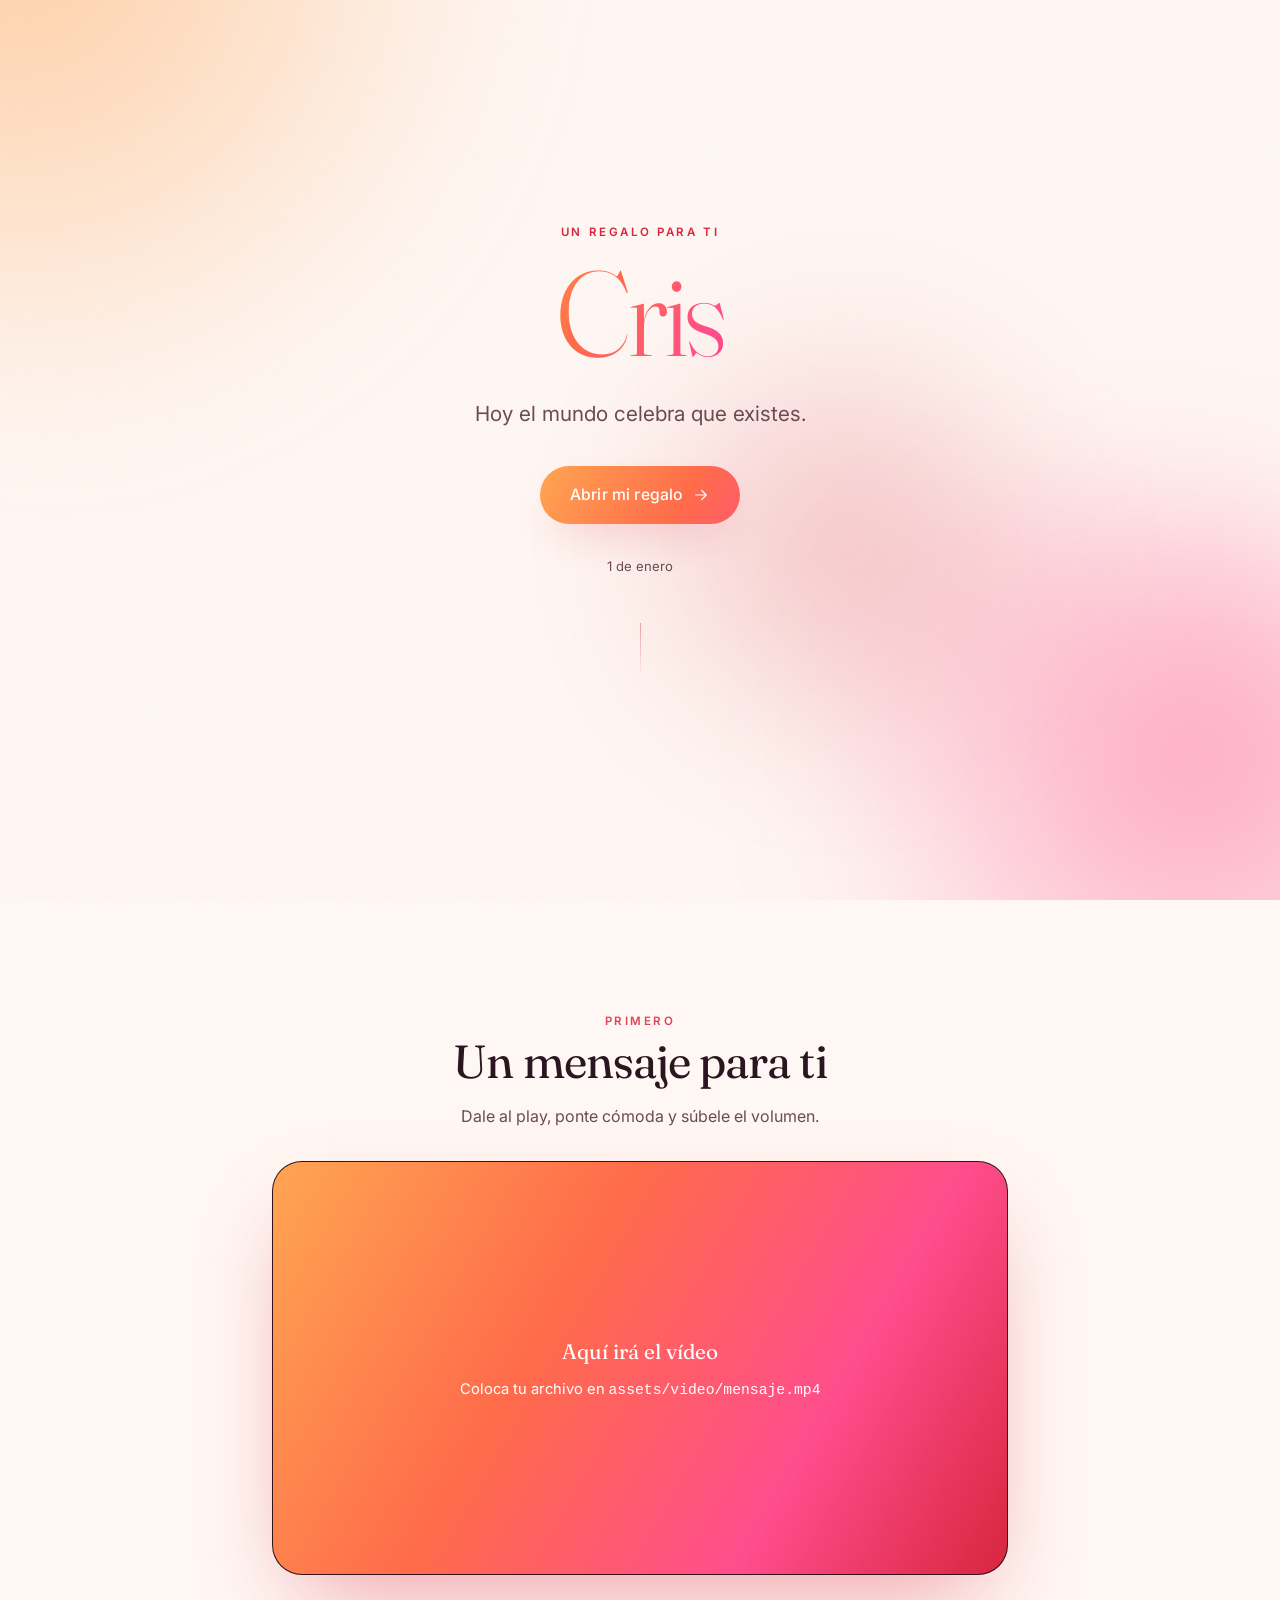
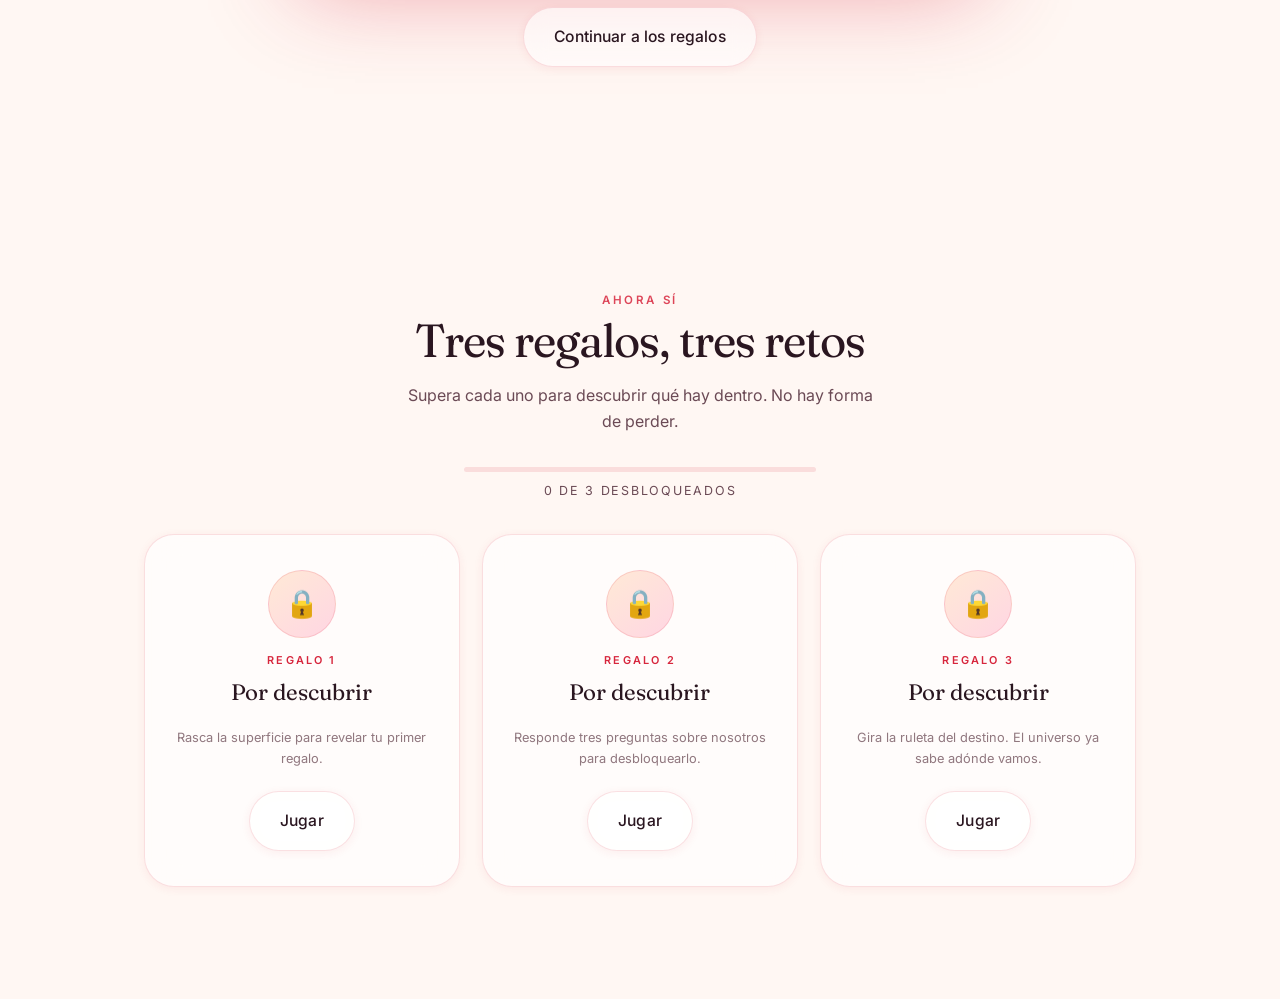
==== index.html @ c3e925e0 "Añade la página de cumpleaños con QR, vídeo y tres regalos Experiencia estática (HTML/CSS/JS, sin de" ====
<!DOCTYPE html>
<html lang="es">
<head>
  <meta charset="utf-8" />
  <meta name="viewport" content="width=device-width, initial-scale=1, viewport-fit=cover" />
  <title>Feliz cumpleaños</title>
  <meta name="description" content="Un regalo hecho a mano, en digital." />
  <meta name="theme-color" content="#FFF6F0" />

  <meta property="og:title" content="Feliz cumpleaños ✨" />
  <meta property="og:description" content="Escanea, abre y descubre." />
  <meta property="og:type" content="website" />

  <link rel="preconnect" href="https://fonts.googleapis.com" />
  <link rel="preconnect" href="https://fonts.gstatic.com" crossorigin />
  <link href="https://fonts.googleapis.com/css2?family=Fraunces:opsz,wght@9..144,300;9..144,400;9..144,600&family=Inter:wght@300;400;500;600&display=swap" rel="stylesheet" />
  <link rel="stylesheet" href="assets/css/styles.css" />
</head>
<body>

  <!-- Fondo aura -->
  <div class="aura" aria-hidden="true">
    <span class="blob blob--1"></span>
    <span class="blob blob--2"></span>
    <span class="blob blob--3"></span>
    <span class="grain"></span>
  </div>

  <!-- Confeti -->
  <canvas id="confetti" aria-hidden="true"></canvas>

  <!-- Botón de música -->
  <button id="music-toggle" class="music-toggle" hidden aria-pressed="false" title="Música">
    <span class="music-toggle__icon">♪</span>
  </button>

  <main>

    <!-- ============ 1. PORTADA ============ -->
    <section class="screen screen--intro" id="intro">
      <div class="intro__inner">
        <p class="eyebrow reveal">Un regalo para ti</p>
        <h1 class="display reveal" id="intro-name">…</h1>
        <p class="lede reveal" id="intro-phrase"></p>
        <button class="btn btn--primary reveal" id="start-btn">
          <span>Abrir mi regalo</span>
          <svg viewBox="0 0 24 24" width="18" height="18" fill="none" stroke="currentColor" stroke-width="1.6" stroke-linecap="round" stroke-linejoin="round"><path d="M5 12h14M13 6l6 6-6 6"/></svg>
        </button>
        <p class="hint reveal" id="intro-date"></p>
      </div>
      <div class="scroll-cue" aria-hidden="true"><span></span></div>
    </section>

    <!-- ============ 2. VÍDEO ============ -->
    <section class="screen section" id="video">
      <header class="section__head reveal">
        <p class="eyebrow">Primero</p>
        <h2 class="h2" id="video-title"></h2>
        <p class="muted" id="video-subtitle"></p>
      </header>
      <div class="video-frame reveal" id="video-frame"></div>
      <button class="btn btn--ghost reveal" id="to-gifts">Continuar a los regalos</button>
    </section>

    <!-- ============ 3. REGALOS ============ -->
    <section class="screen section" id="gifts">
      <header class="section__head reveal">
        <p class="eyebrow">Ahora sí</p>
        <h2 class="h2">Tres regalos, tres retos</h2>
        <p class="muted">Supera cada uno para descubrir qué hay dentro. No hay forma de perder.</p>
      </header>

      <div class="progress reveal" role="status" aria-live="polite">
        <div class="progress__track"><div class="progress__fill" id="progress-fill"></div></div>
        <span class="progress__label" id="progress-label">0 de 3 desbloqueados</span>
      </div>

      <div class="cards" id="cards"></div>

      <button class="btn btn--primary" id="finale-btn" hidden>Ver la última sorpresa</button>
    </section>

    <!-- ============ 4. FINAL ============ -->
    <section class="screen section section--finale" id="finale" hidden>
      <div class="letter reveal">
        <p class="eyebrow" id="letter-eyebrow"></p>
        <h2 class="display display--sm" id="letter-title"></h2>
        <div id="letter-body"></div>
        <p class="signature" id="letter-sign"></p>
      </div>
      <button class="btn btn--ghost" id="replay-btn">Volver a empezar</button>
    </section>

  </main>

  <!-- ============ MODAL DE JUEGOS ============ -->
  <div class="modal" id="modal" hidden>
    <div class="modal__backdrop" data-close></div>
    <div class="modal__panel" role="dialog" aria-modal="true" aria-labelledby="modal-title">
      <button class="modal__close" data-close aria-label="Cerrar">×</button>
      <p class="eyebrow" id="modal-eyebrow"></p>
      <h3 class="h3" id="modal-title"></h3>
      <p class="muted" id="modal-hint"></p>
      <div class="modal__stage" id="modal-stage"></div>
    </div>
  </div>

  <script src="assets/js/config.js"></script>
  <script src="assets/js/confetti.js"></script>
  <script src="assets/js/games.js"></script>
  <script src="assets/js/app.js"></script>
</body>
</html>
---- assets/css/styles.css ----
/* =====================================================================
   Paleta aura: naranja · rosa · rojo
   ===================================================================== */
:root {
  --coral:   #FF6B4A;
  --rose:    #FF4D8D;
  --red:     #D7263D;
  --amber:   #FFA552;
  --blush:   #FFD8CC;

  --bg:      #FFF7F3;
  --surface: rgba(255, 255, 255, 0.62);
  --border:  rgba(215, 38, 61, 0.14);
  --ink:     #2A1620;
  --ink-2:   #6B4A55;

  --grad: linear-gradient(120deg, var(--amber) 0%, var(--coral) 38%, var(--rose) 72%, var(--red) 100%);
  --shadow-sm: 0 2px 10px rgba(215, 38, 61, .07);
  --shadow:    0 18px 45px -18px rgba(215, 38, 61, .32);
  --shadow-lg: 0 40px 90px -30px rgba(215, 38, 61, .45);

  --r-sm: 12px;
  --r:    20px;
  --r-lg: 30px;

  --serif: "Fraunces", "Iowan Old Style", Georgia, serif;
  --sans:  "Inter", system-ui, -apple-system, "Segoe UI", sans-serif;

  --ease: cubic-bezier(.22, 1, .36, 1);
}

* { box-sizing: border-box; }

html { scroll-behavior: smooth; -webkit-text-size-adjust: 100%; }

body {
  margin: 0;
  min-height: 100svh;
  background: var(--bg);
  color: var(--ink);
  font-family: var(--sans);
  font-size: 16px;
  line-height: 1.65;
  font-weight: 400;
  overflow-x: hidden;
  -webkit-font-smoothing: antialiased;
}

img { max-width: 100%; display: block; }
button { font: inherit; color: inherit; }

/* ------------------------- Fondo aura ------------------------- */
.aura { position: fixed; inset: 0; z-index: -1; overflow: hidden; pointer-events: none; }

.blob {
  position: absolute;
  border-radius: 50%;
  filter: blur(70px);
  opacity: .5;
  will-change: transform;
}
.blob--1 {
  width: 58vmax; height: 58vmax; top: -22vmax; left: -16vmax;
  background: radial-gradient(circle at 30% 30%, var(--amber), transparent 68%);
  animation: drift 26s var(--ease) infinite alternate;
}
.blob--2 {
  width: 52vmax; height: 52vmax; bottom: -20vmax; right: -14vmax;
  background: radial-gradient(circle at 60% 40%, var(--rose), transparent 68%);
  animation: drift 32s var(--ease) infinite alternate-reverse;
}
.blob--3 {
  width: 40vmax; height: 40vmax; top: 32%; left: 46%;
  background: radial-gradient(circle at 50% 50%, var(--red), transparent 66%);
  opacity: .28;
  animation: drift 38s var(--ease) infinite alternate;
}
@keyframes drift {
  from { transform: translate3d(0, 0, 0) scale(1); }
  to   { transform: translate3d(6vw, -5vh, 0) scale(1.18); }
}

.grain {
  position: absolute; inset: -50%;
  opacity: .035;
  background-image: url("data:image/svg+xml;utf8,<svg xmlns='http://www.w3.org/2000/svg' width='140' height='140'><filter id='n'><feTurbulence type='fractalNoise' baseFrequency='.85' numOctaves='3'/></filter><rect width='140' height='140' filter='url(%23n)'/></svg>");
}

#confetti {
  position: fixed; inset: 0;
  width: 100%; height: 100%;
  pointer-events: none;
  z-index: 90;
}

/* ------------------------- Tipografía ------------------------- */
.display {
  font-family: var(--serif);
  font-weight: 300;
  font-size: clamp(3rem, 13vw, 7.5rem);
  line-height: .95;
  letter-spacing: -.03em;
  margin: .12em 0 .22em;
  background: var(--grad);
  -webkit-background-clip: text;
  background-clip: text;
  color: transparent;
}
.display--sm { font-size: clamp(2.2rem, 7vw, 3.6rem); }

.h2 {
  font-family: var(--serif);
  font-weight: 400;
  font-size: clamp(1.8rem, 5vw, 2.9rem);
  line-height: 1.1;
  letter-spacing: -.02em;
  margin: .1em 0 .35em;
}
.h3 {
  font-family: var(--serif);
  font-weight: 400;
  font-size: clamp(1.35rem, 4vw, 1.9rem);
  line-height: 1.15;
  margin: .1em 0 .3em;
}

.eyebrow {
  font-size: .72rem;
  font-weight: 600;
  letter-spacing: .22em;
  text-transform: uppercase;
  color: var(--red);
  margin: 0;
  opacity: .85;
}

.lede { font-size: clamp(1.05rem, 2.4vw, 1.3rem); color: var(--ink-2); max-width: 30ch; margin: 0 auto 2.2rem; }
.muted { color: var(--ink-2); margin: 0 auto; max-width: 48ch; }
.hint { font-size: .82rem; color: var(--ink-2); opacity: .7; margin-top: 2rem; }

/* ------------------------- Layout ------------------------- */
main { position: relative; z-index: 1; }

.screen {
  min-height: 100svh;
  display: flex;
  flex-direction: column;
  align-items: center;
  justify-content: center;
  gap: 2rem;
  padding: 5rem 1.25rem;
  text-align: center;
}
.section { min-height: auto; padding: min(14vh, 7rem) 1.25rem; }
.section__head { max-width: 42rem; }
.intro__inner { max-width: 44rem; }

/* ------------------------- Botones ------------------------- */
.btn {
  display: inline-flex;
  align-items: center;
  gap: .6rem;
  border: 0;
  cursor: pointer;
  padding: 1rem 1.9rem;
  border-radius: 999px;
  font-weight: 500;
  font-size: .98rem;
  letter-spacing: .01em;
  transition: transform .35s var(--ease), box-shadow .35s var(--ease), opacity .3s;
  -webkit-tap-highlight-color: transparent;
}
.btn--primary {
  color: #fff;
  background: var(--grad);
  background-size: 200% 100%;
  box-shadow: var(--shadow);
}
.btn--primary:hover { transform: translateY(-2px); box-shadow: var(--shadow-lg); background-position: 100% 0; }
.btn--ghost {
  background: var(--surface);
  border: 1px solid var(--border);
  backdrop-filter: blur(12px);
  color: var(--ink);
  box-shadow: var(--shadow-sm);
}
.btn--ghost:hover { transform: translateY(-2px); border-color: rgba(215, 38, 61, .3); }
.btn:active { transform: scale(.98); }
.btn:disabled { opacity: .45; cursor: not-allowed; transform: none; }

.scroll-cue { width: 1px; height: 54px; background: linear-gradient(var(--red), transparent); opacity: .4; }

/* ------------------------- Vídeo ------------------------- */
.video-frame {
  width: min(100%, 46rem);
  aspect-ratio: 16 / 9;
  border-radius: var(--r-lg);
  overflow: hidden;
  background: #1a0f14;
  border: 1px solid var(--border);
  box-shadow: var(--shadow-lg);
  position: relative;
}
.video-frame.is-portrait { aspect-ratio: 9 / 16; width: min(100%, 22rem); }
.video-frame video,
.video-frame iframe { width: 100%; height: 100%; border: 0; display: block; object-fit: cover; }

.video-missing {
  position: absolute; inset: 0;
  display: grid; place-content: center;
  gap: .5rem; padding: 2rem;
  color: #fff; background: var(--grad);
  font-size: .92rem;
}
.video-missing strong { font-family: var(--serif); font-size: 1.3rem; font-weight: 400; }

/* ------------------------- Progreso ------------------------- */
.progress { display: flex; flex-direction: column; align-items: center; gap: .6rem; width: min(100%, 22rem); }
.progress__track { width: 100%; height: 5px; border-radius: 999px; background: rgba(215, 38, 61, .12); overflow: hidden; }
.progress__fill { height: 100%; width: 0; border-radius: 999px; background: var(--grad); transition: width .9s var(--ease); }
.progress__label { font-size: .78rem; letter-spacing: .14em; text-transform: uppercase; color: var(--ink-2); }

/* ------------------------- Tarjetas de regalo ------------------------- */
.cards {
  display: grid;
  gap: 1.4rem;
  width: min(100%, 62rem);
  grid-template-columns: repeat(auto-fit, minmax(260px, 1fr));
}

.card {
  position: relative;
  display: flex;
  flex-direction: column;
  align-items: center;
  gap: .55rem;
  padding: 2.2rem 1.5rem;
  text-align: center;
  border-radius: var(--r-lg);
  background: var(--surface);
  border: 1px solid var(--border);
  backdrop-filter: blur(16px);
  box-shadow: var(--shadow-sm);
  overflow: hidden;
  transition: transform .5s var(--ease), box-shadow .5s var(--ease), border-color .4s;
}
.card::before {
  content: "";
  position: absolute; inset: 0;
  background: var(--grad);
  opacity: 0;
  transition: opacity .5s var(--ease);
}
.card > * { position: relative; }
.card:hover { transform: translateY(-6px); box-shadow: var(--shadow); }
.card.is-unlocked { border-color: rgba(215, 38, 61, .28); }
.card.is-unlocked::before { opacity: .07; }

.card__icon {
  width: 68px; height: 68px;
  display: grid; place-content: center;
  border-radius: 50%;
  font-size: 1.7rem;
  background: linear-gradient(140deg, rgba(255,165,82,.22), rgba(255,77,141,.22));
  border: 1px solid var(--border);
  margin-bottom: .3rem;
  transition: transform .6s var(--ease);
}
.card.is-unlocked .card__icon { transform: rotate(-6deg) scale(1.06); }

.card__label { font-size: .68rem; letter-spacing: .2em; text-transform: uppercase; color: var(--red); font-weight: 600; }
.card__title { font-family: var(--serif); font-weight: 400; font-size: 1.4rem; line-height: 1.2; margin: 0; }
.card__text { font-size: .93rem; color: var(--ink-2); margin: 0; }
.card__detail {
  font-size: .8rem; color: var(--ink-2);
  border-top: 1px dashed var(--border);
  padding-top: .8rem; margin: .4rem 0 0; width: 100%;
}
.card__body { display: grid; gap: .55rem; }
.card__lock { font-size: .8rem; color: var(--ink-2); opacity: .75; }

.card__reveal { animation: rise .8s var(--ease) both; }
@keyframes rise { from { opacity: 0; transform: translateY(14px); } to { opacity: 1; transform: none; } }

.card__photos { display: flex; gap: .5rem; overflow-x: auto; width: 100%; padding-bottom: .3rem; scrollbar-width: thin; }
.card__photos img { width: 84px; height: 84px; object-fit: cover; border-radius: var(--r-sm); flex: 0 0 auto; box-shadow: var(--shadow-sm); }

/* ------------------------- Modal ------------------------- */
.modal { position: fixed; inset: 0; z-index: 100; display: grid; place-items: center; padding: 1rem; }
.modal__backdrop { position: absolute; inset: 0; background: rgba(42, 22, 32, .5); backdrop-filter: blur(6px); animation: fade .4s var(--ease); }
.modal__panel {
  position: relative;
  width: min(100%, 34rem);
  max-height: 92svh;
  overflow-y: auto;
  padding: 2.4rem 1.7rem 2rem;
  text-align: center;
  border-radius: var(--r-lg);
  background: rgba(255, 250, 247, .92);
  border: 1px solid var(--border);
  backdrop-filter: blur(22px);
  box-shadow: var(--shadow-lg);
  animation: pop .5s var(--ease);
}
@keyframes fade { from { opacity: 0; } }
@keyframes pop { from { opacity: 0; transform: translateY(18px) scale(.97); } }

.modal__close {
  position: absolute; top: .7rem; right: .9rem;
  width: 36px; height: 36px;
  border: 0; border-radius: 50%;
  background: transparent;
  font-size: 1.5rem; line-height: 1;
  color: var(--ink-2); cursor: pointer;
  transition: background .3s;
}
.modal__close:hover { background: rgba(215, 38, 61, .08); }
.modal__stage { margin-top: 1.4rem; display: flex; flex-direction: column; align-items: center; gap: 1.1rem; }

/* ------------------------- Juego: rasca ------------------------- */
.scratch { position: relative; width: min(100%, 22rem); aspect-ratio: 4 / 3; border-radius: var(--r); overflow: hidden; box-shadow: var(--shadow); }
.scratch__under {
  position: absolute; inset: 0;
  display: grid; place-content: center; gap: .3rem;
  padding: 1.5rem; text-align: center;
  background: var(--grad); color: #fff;
}
.scratch__under .big { font-family: var(--serif); font-size: 1.6rem; font-weight: 400; }
.scratch__under .emoji { font-size: 2.4rem; }
.scratch canvas { position: absolute; inset: 0; width: 100%; height: 100%; cursor: grab; touch-action: none; }
.scratch canvas.is-done { opacity: 0; transition: opacity .7s var(--ease); pointer-events: none; }

/* ------------------------- Juego: quiz ------------------------- */
.quiz { width: 100%; display: grid; gap: 1rem; }
.quiz__q { font-family: var(--serif); font-size: 1.2rem; line-height: 1.3; margin: 0; }
.quiz__opts { display: grid; gap: .6rem; }
.quiz__opt {
  padding: .85rem 1.1rem;
  border-radius: var(--r-sm);
  border: 1px solid var(--border);
  background: rgba(255,255,255,.6);
  cursor: pointer; text-align: left;
  transition: transform .3s var(--ease), border-color .3s, background .3s;
}
.quiz__opt:hover { transform: translateX(3px); border-color: rgba(215,38,61,.35); }
.quiz__opt.is-ok  { background: linear-gradient(90deg, rgba(255,165,82,.28), rgba(255,77,141,.28)); border-color: var(--coral); }
.quiz__opt.is-off { opacity: .45; }
.quiz__dots { display: flex; gap: .4rem; justify-content: center; }
.quiz__dots span { width: 7px; height: 7px; border-radius: 50%; background: rgba(215,38,61,.2); transition: background .4s; }
.quiz__dots span.on { background: var(--red); }
.quiz__note { font-size: .85rem; color: var(--ink-2); min-height: 1.4em; margin: 0; }

/* ------------------------- Juego: ruleta ------------------------- */
.wheel-wrap { position: relative; display: grid; place-items: center; padding-top: 14px; }
.wheel-wrap::before {
  content: ""; position: absolute; top: 0; left: 50%;
  transform: translateX(-50%);
  border-left: 11px solid transparent;
  border-right: 11px solid transparent;
  border-top: 18px solid var(--red);
  filter: drop-shadow(0 3px 6px rgba(215,38,61,.4));
  z-index: 2;
}
#wheel {
  width: min(78vw, 20rem); height: min(78vw, 20rem);
  border-radius: 50%;
  box-shadow: var(--shadow-lg), 0 0 0 8px rgba(255,255,255,.7), 0 0 0 9px var(--border);
  transition: transform 5.4s cubic-bezier(.16, .84, .27, 1);
}

/* ------------------------- Boarding pass ------------------------- */
.pass {
  width: 100%;
  display: grid;
  grid-template-columns: 1fr auto;
  gap: 1rem;
  text-align: left;
  padding: 1.2rem;
  border-radius: var(--r);
  color: #fff;
  background: var(--grad);
  box-shadow: var(--shadow);
}
.pass__route { display: flex; align-items: center; gap: .8rem; margin-bottom: .6rem; }
.pass__code { font-family: var(--serif); font-size: 1.9rem; line-height: 1; }
.pass__city { font-size: .68rem; letter-spacing: .14em; text-transform: uppercase; opacity: .85; }
.pass__plane { opacity: .9; }
.pass__grid { display: grid; grid-template-columns: repeat(2, minmax(0,1fr)); gap: .5rem .9rem; }
.pass__k { font-size: .6rem; letter-spacing: .16em; text-transform: uppercase; opacity: .78; display: block; }
.pass__v { font-size: .9rem; font-weight: 500; }
.pass__stub {
  border-left: 2px dashed rgba(255,255,255,.5);
  padding-left: 1rem;
  display: grid; place-content: center;
  writing-mode: vertical-rl;
  font-size: .62rem; letter-spacing: .3em; text-transform: uppercase;
}

/* ------------------------- Carta final ------------------------- */
.section--finale { min-height: 100svh; }
.letter {
  width: min(100%, 40rem);
  padding: clamp(1.8rem, 6vw, 3.4rem);
  border-radius: var(--r-lg);
  background: var(--surface);
  border: 1px solid var(--border);
  backdrop-filter: blur(16px);
  box-shadow: var(--shadow);
}
.letter p { color: var(--ink-2); font-size: 1.03rem; }
.signature {
  font-family: var(--serif);
  font-size: 1.5rem;
  color: var(--red);
  margin-top: 1.6rem;
}

/* ------------------------- Música ------------------------- */
.music-toggle {
  position: fixed; top: 1rem; right: 1rem; z-index: 95;
  width: 44px; height: 44px;
  border-radius: 50%;
  border: 1px solid var(--border);
  background: var(--surface);
  backdrop-filter: blur(12px);
  cursor: pointer;
  box-shadow: var(--shadow-sm);
  color: var(--red);
}
.music-toggle[aria-pressed="true"] .music-toggle__icon { animation: pulse 1.6s ease-in-out infinite; }
@keyframes pulse { 50% { opacity: .35; } }

/* ------------------------- Reveal on scroll ------------------------- */
.reveal { opacity: 0; transform: translateY(20px); transition: opacity .9s var(--ease), transform .9s var(--ease); }
.reveal.is-in { opacity: 1; transform: none; }
.reveal:nth-child(2) { transition-delay: .08s; }
.reveal:nth-child(3) { transition-delay: .16s; }
.reveal:nth-child(4) { transition-delay: .24s; }
.reveal:nth-child(5) { transition-delay: .32s; }

@media (prefers-reduced-motion: reduce) {
  *, *::before, *::after { animation-duration: .01ms !important; animation-iteration-count: 1 !important; transition-duration: .01ms !important; }
  .reveal { opacity: 1; transform: none; }
  html { scroll-behavior: auto; }
}

@media (max-width: 480px) {
  .modal__panel { padding: 2.2rem 1.1rem 1.6rem; }
  .pass { grid-template-columns: 1fr; }
  .pass__stub { writing-mode: horizontal-tb; border-left: 0; border-top: 2px dashed rgba(255,255,255,.5); padding: .7rem 0 0; }
}

/* `hidden` debe ganar siempre a `display` */
[hidden] { display: none !important; }
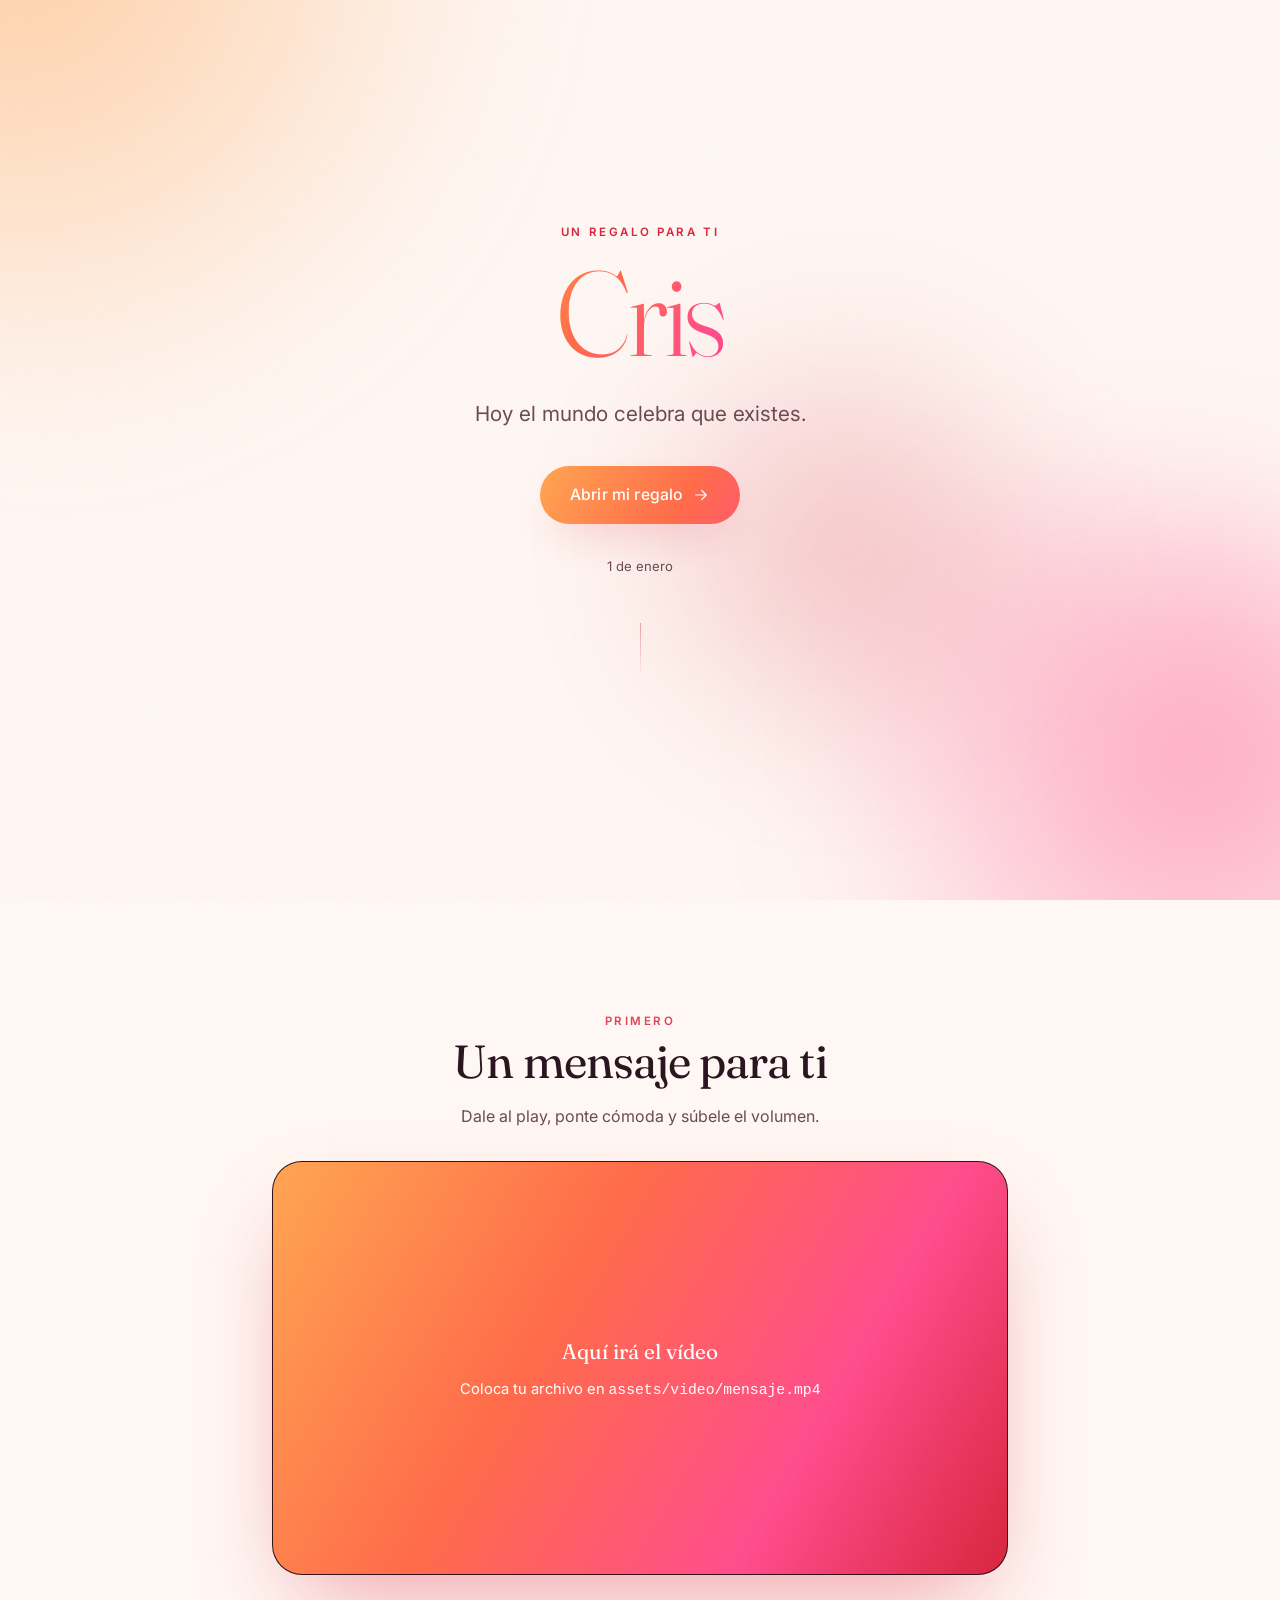
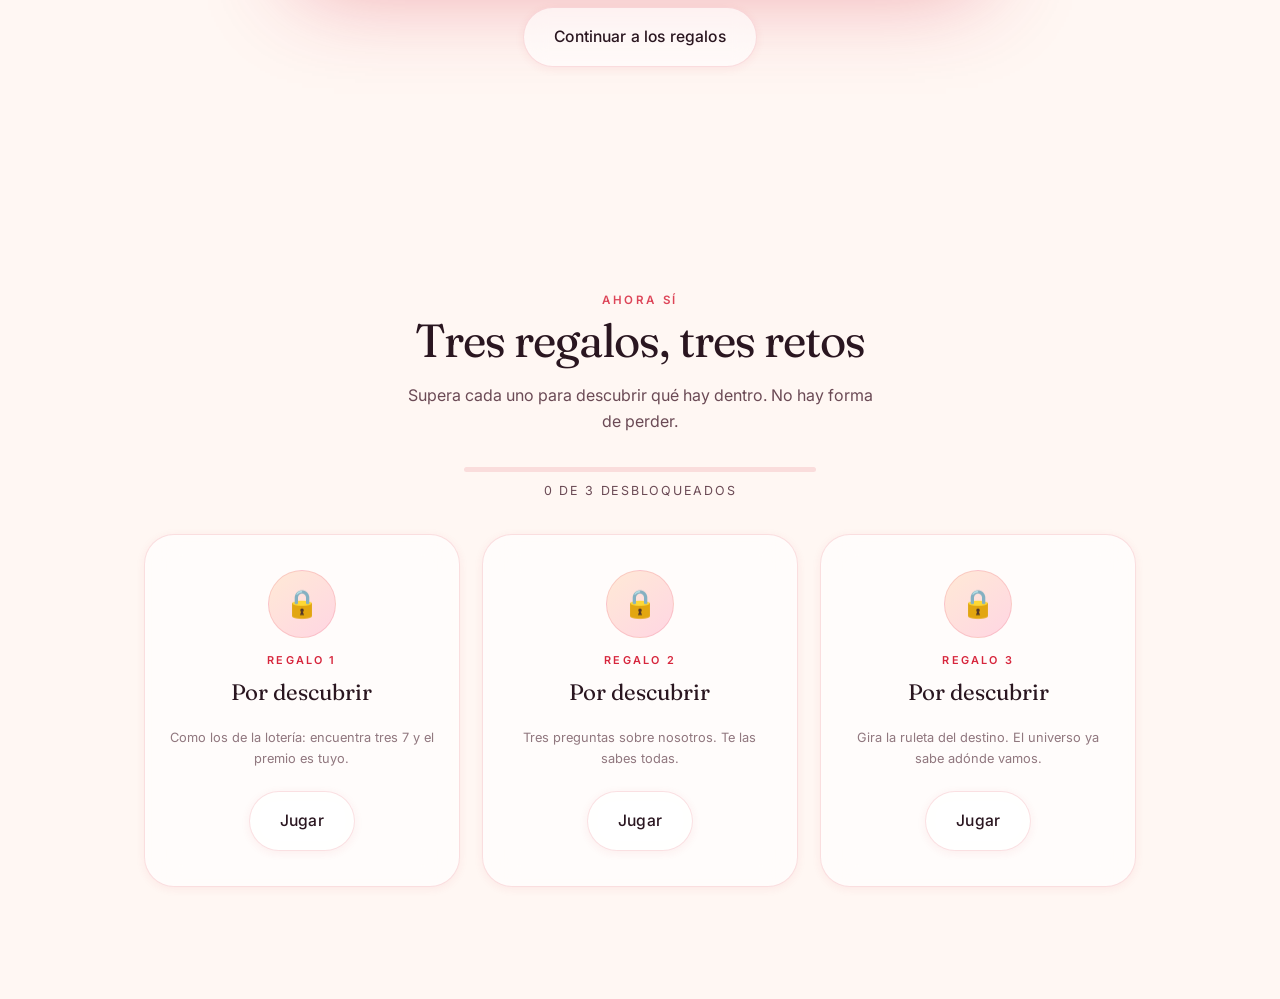
==== commit 4dba6642: "Convierte el rasca en cartilla de lotería y añade el contenido real - El primer juego pasa de una so" ====
--- a/index.html
+++ b/index.html
@@ -88,7 +88,7 @@
         <div id="letter-body"></div>
         <p class="signature" id="letter-sign"></p>
       </div>
-      <button class="btn btn--ghost" id="replay-btn">Volver a empezar</button>
+      <button class="btn btn--quiet" id="replay-btn">Volver a empezar</button>
     </section>
 
   </main>
--- a/assets/css/styles.css
+++ b/assets/css/styles.css
@@ -317,18 +317,65 @@
 .modal__close:hover { background: rgba(215, 38, 61, .08); }
 .modal__stage { margin-top: 1.4rem; display: flex; flex-direction: column; align-items: center; gap: 1.1rem; }
 
-/* ------------------------- Juego: rasca ------------------------- */
-.scratch { position: relative; width: min(100%, 22rem); aspect-ratio: 4 / 3; border-radius: var(--r); overflow: hidden; box-shadow: var(--shadow); }
-.scratch__under {
+/* ------------------------- Juego: rasca y gana ------------------------- */
+.ticket {
+  width: min(100%, 21rem);
+  display: grid;
+  gap: .9rem;
+  padding: 1.1rem;
+  border-radius: var(--r);
+  background: linear-gradient(150deg, rgba(255,165,82,.14), rgba(255,77,141,.14));
+  border: 1px dashed rgba(215, 38, 61, .3);
+  box-shadow: var(--shadow-sm);
+}
+.ticket__head { margin: 0; font-size: .82rem; letter-spacing: .1em; text-transform: uppercase; color: var(--ink-2); }
+.ticket__head strong { color: var(--red); }
+
+.ticket__grid { display: grid; grid-template-columns: repeat(3, 1fr); gap: .55rem; }
+
+.ticket__cell {
+  position: relative;
+  aspect-ratio: 1;
+  border-radius: var(--r-sm);
+  overflow: hidden;
+  background: #fff;
+  border: 1px solid var(--border);
+  display: grid;
+  place-content: center;
+  transition: transform .45s var(--ease), box-shadow .45s var(--ease);
+}
+.ticket__num {
+  font-family: var(--serif);
+  font-size: 1.9rem;
+  color: var(--ink-2);
+  transition: color .4s;
+}
+.ticket__cell canvas {
   position: absolute; inset: 0;
-  display: grid; place-content: center; gap: .3rem;
-  padding: 1.5rem; text-align: center;
-  background: var(--grad); color: #fff;
-}
-.scratch__under .big { font-family: var(--serif); font-size: 1.6rem; font-weight: 400; }
-.scratch__under .emoji { font-size: 2.4rem; }
-.scratch canvas { position: absolute; inset: 0; width: 100%; height: 100%; cursor: grab; touch-action: none; }
-.scratch canvas.is-done { opacity: 0; transition: opacity .7s var(--ease); pointer-events: none; }
+  width: 100%; height: 100%;
+  cursor: crosshair;
+  touch-action: none;
+}
+.ticket__cell canvas.is-done { opacity: 0; transition: opacity .5s var(--ease); pointer-events: none; }
+
+.ticket__cell.is-hit {
+  background: var(--grad);
+  transform: scale(1.05);
+  box-shadow: var(--shadow);
+  animation: hit .5s var(--ease);
+}
+.ticket__cell.is-hit .ticket__num { color: #fff; }
+.ticket__cell.is-miss { opacity: .5; }
+@keyframes hit { 40% { transform: scale(1.16) rotate(-4deg); } }
+
+.ticket__score {
+  margin: 0;
+  font-size: .8rem;
+  letter-spacing: .18em;
+  text-transform: uppercase;
+  color: var(--red);
+  font-weight: 600;
+}
 
 /* ------------------------- Juego: quiz ------------------------- */
 .quiz { width: 100%; display: grid; gap: 1rem; }
@@ -388,6 +435,7 @@
 .pass__grid { display: grid; grid-template-columns: repeat(2, minmax(0,1fr)); gap: .5rem .9rem; }
 .pass__k { font-size: .6rem; letter-spacing: .16em; text-transform: uppercase; opacity: .78; display: block; }
 .pass__v { font-size: .9rem; font-weight: 500; }
+.pass__wide { grid-column: 1 / -1; }
 .pass__stub {
   border-left: 2px dashed rgba(255,255,255,.5);
   padding-left: 1rem;
@@ -447,8 +495,23 @@
 @media (max-width: 480px) {
   .modal__panel { padding: 2.2rem 1.1rem 1.6rem; }
   .pass { grid-template-columns: 1fr; }
-  .pass__stub { writing-mode: horizontal-tb; border-left: 0; border-top: 2px dashed rgba(255,255,255,.5); padding: .7rem 0 0; }
-}
+  .pass__wide { grid-column: 1 / -1; }
+.pass__stub { writing-mode: horizontal-tb; border-left: 0; border-top: 2px dashed rgba(255,255,255,.5); padding: .7rem 0 0; }
+}
+
+/* Botón discreto (reiniciar) */
+.btn--quiet {
+  background: none;
+  border: 0;
+  box-shadow: none;
+  padding: .5rem 1rem;
+  font-size: .8rem;
+  color: var(--ink-2);
+  opacity: .55;
+  text-decoration: underline;
+  text-underline-offset: 4px;
+}
+.btn--quiet:hover { opacity: 1; transform: none; }
 
 /* `hidden` debe ganar siempre a `display` */
 [hidden] { display: none !important; }
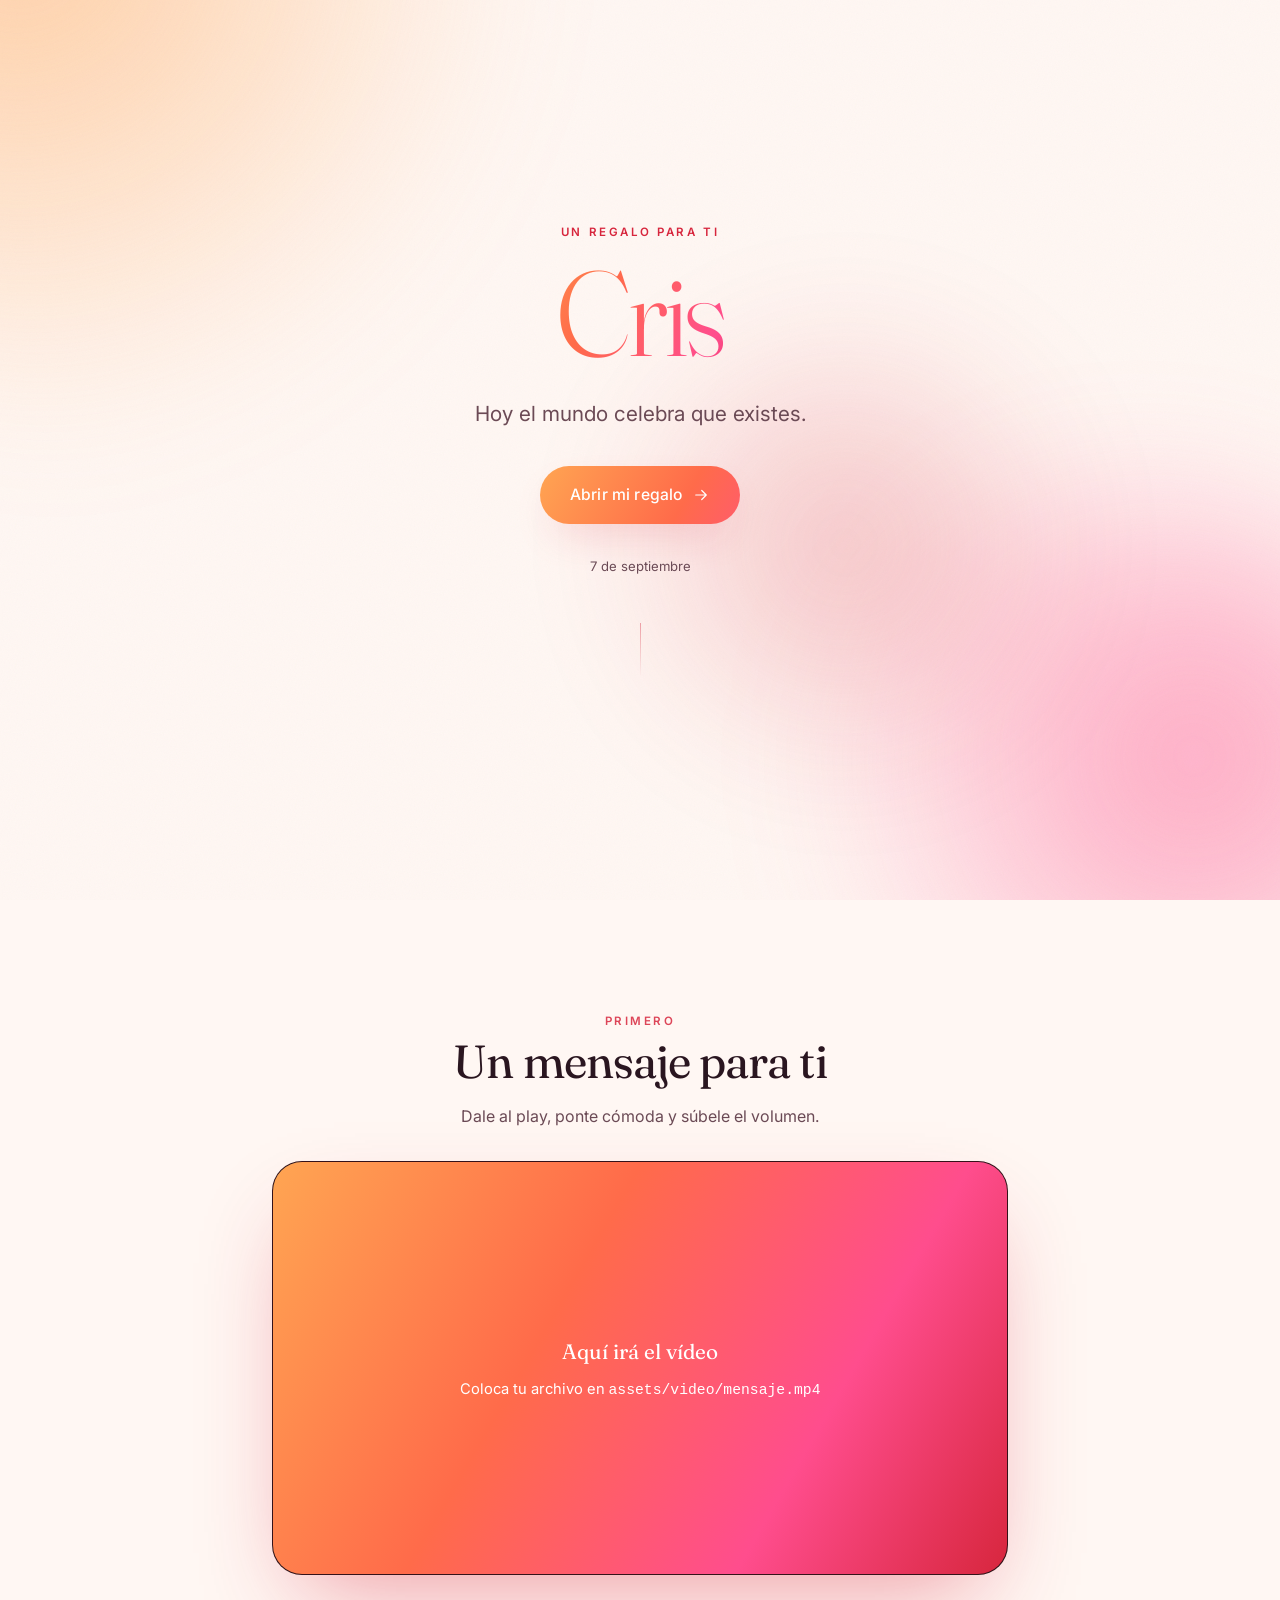
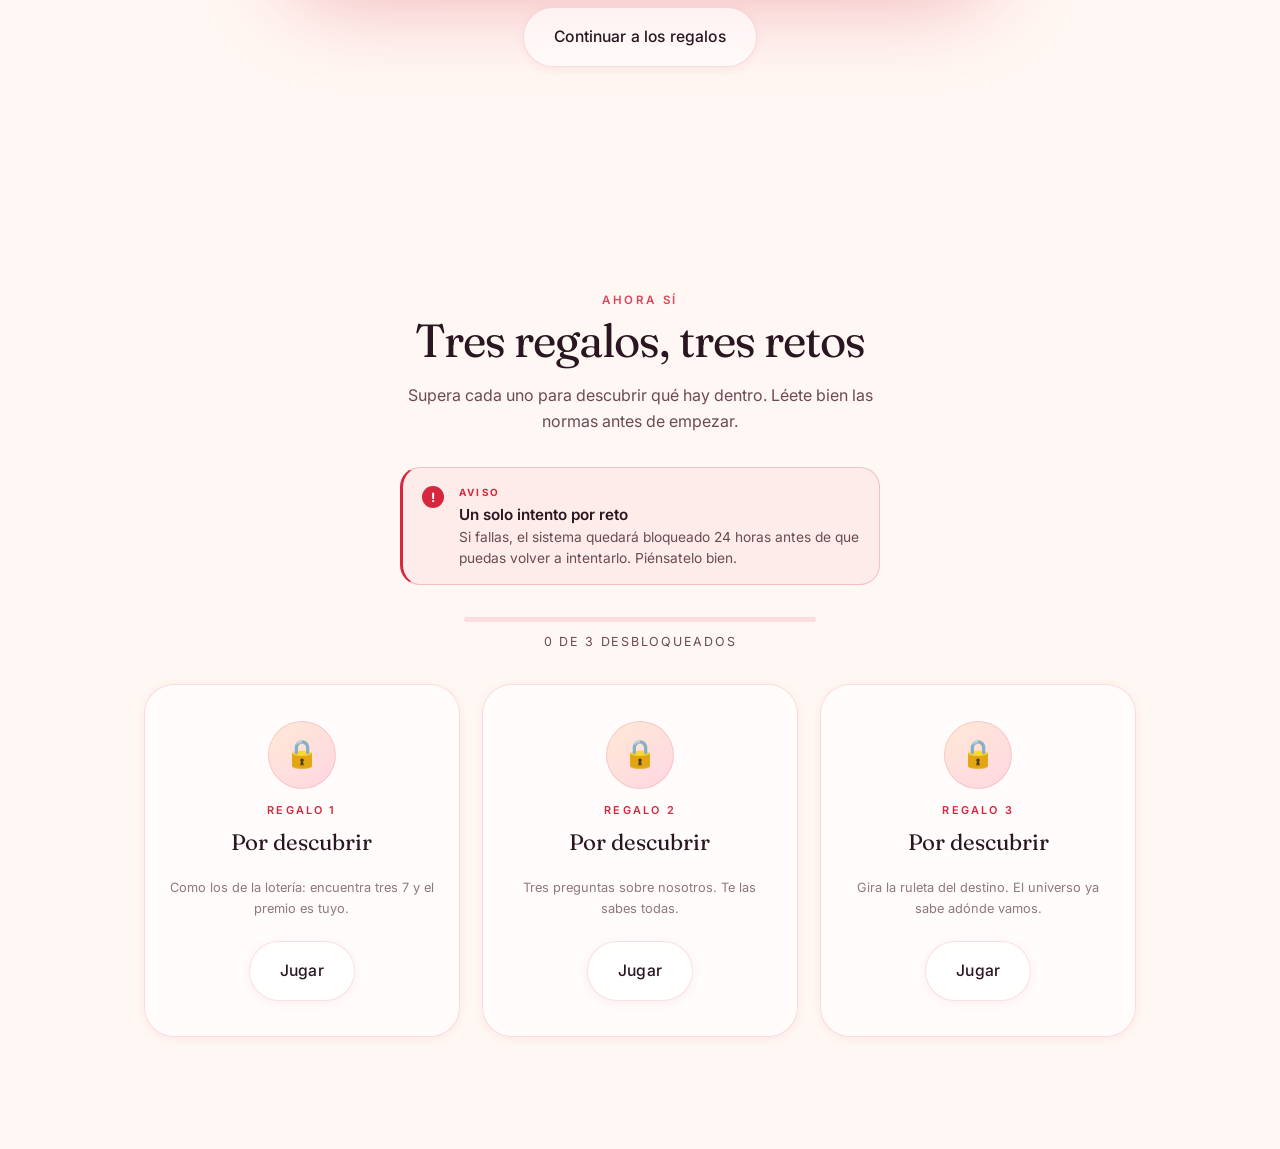
==== commit d7be7b60: "Añade el aviso de bloqueo de 24 h y el contenido pendiente - Aviso destacado sobre los retos: "un so" ====
--- a/index.html
+++ b/index.html
@@ -67,8 +67,17 @@
       <header class="section__head reveal">
         <p class="eyebrow">Ahora sí</p>
         <h2 class="h2">Tres regalos, tres retos</h2>
-        <p class="muted">Supera cada uno para descubrir qué hay dentro. No hay forma de perder.</p>
+        <p class="muted">Supera cada uno para descubrir qué hay dentro. Léete bien las normas antes de empezar.</p>
       </header>
+
+      <aside class="warning reveal" id="warning" hidden>
+        <span class="warning__mark" aria-hidden="true">!</span>
+        <div>
+          <p class="warning__label" id="warning-label"></p>
+          <p class="warning__title" id="warning-title"></p>
+          <p class="warning__text" id="warning-text"></p>
+        </div>
+      </aside>
 
       <div class="progress reveal" role="status" aria-live="polite">
         <div class="progress__track"><div class="progress__fill" id="progress-fill"></div></div>
--- a/assets/css/styles.css
+++ b/assets/css/styles.css
@@ -220,6 +220,38 @@
 .progress__fill { height: 100%; width: 0; border-radius: 999px; background: var(--grad); transition: width .9s var(--ease); }
 .progress__label { font-size: .78rem; letter-spacing: .14em; text-transform: uppercase; color: var(--ink-2); }
 
+/* ------------------------- Aviso (falso) ------------------------- */
+.warning {
+  display: flex;
+  align-items: flex-start;
+  gap: .9rem;
+  width: min(100%, 30rem);
+  padding: 1rem 1.2rem;
+  text-align: left;
+  border-radius: var(--r);
+  background: rgba(215, 38, 61, .05);
+  border: 1px solid rgba(215, 38, 61, .22);
+  border-left: 3px solid var(--red);
+}
+.warning__mark {
+  flex: 0 0 auto;
+  width: 22px; height: 22px;
+  margin-top: .15rem;
+  display: grid; place-content: center;
+  border-radius: 50%;
+  background: var(--red);
+  color: #fff;
+  font-size: .8rem; font-weight: 700;
+}
+.warning p { margin: 0; }
+.warning__label {
+  font-size: .62rem; font-weight: 700;
+  letter-spacing: .24em; text-transform: uppercase;
+  color: var(--red);
+}
+.warning__title { font-weight: 600; font-size: .95rem; margin-top: .1rem !important; }
+.warning__text { font-size: .86rem; color: var(--ink-2); line-height: 1.5; }
+
 /* ------------------------- Tarjetas de regalo ------------------------- */
 .cards {
   display: grid;
@@ -396,6 +428,11 @@
 .quiz__dots span { width: 7px; height: 7px; border-radius: 50%; background: rgba(215,38,61,.2); transition: background .4s; }
 .quiz__dots span.on { background: var(--red); }
 .quiz__note { font-size: .85rem; color: var(--ink-2); min-height: 1.4em; margin: 0; }
+.quiz__note--warn { color: var(--red); font-weight: 500; animation: shake .45s var(--ease); }
+@keyframes shake {
+  25% { transform: translateX(-5px); }
+  75% { transform: translateX(5px); }
+}
 
 /* ------------------------- Juego: ruleta ------------------------- */
 .wheel-wrap { position: relative; display: grid; place-items: center; padding-top: 14px; }
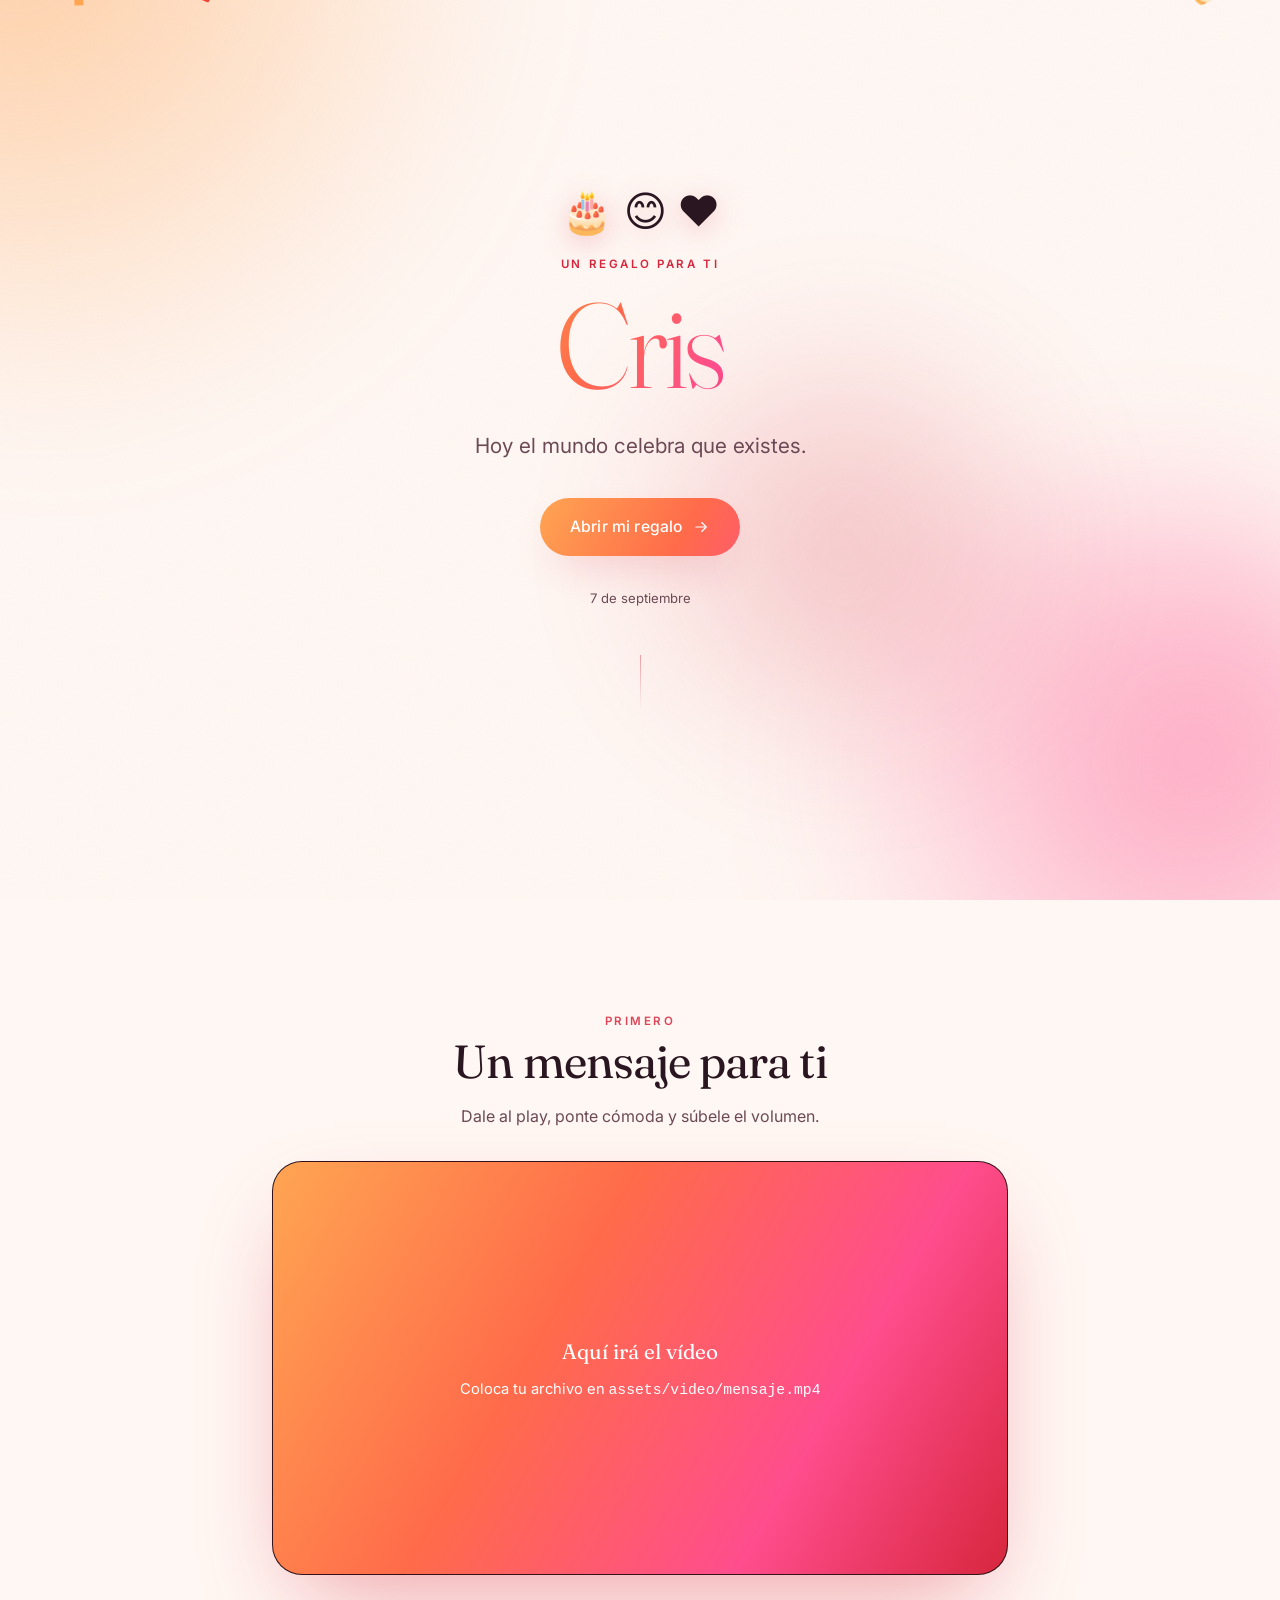
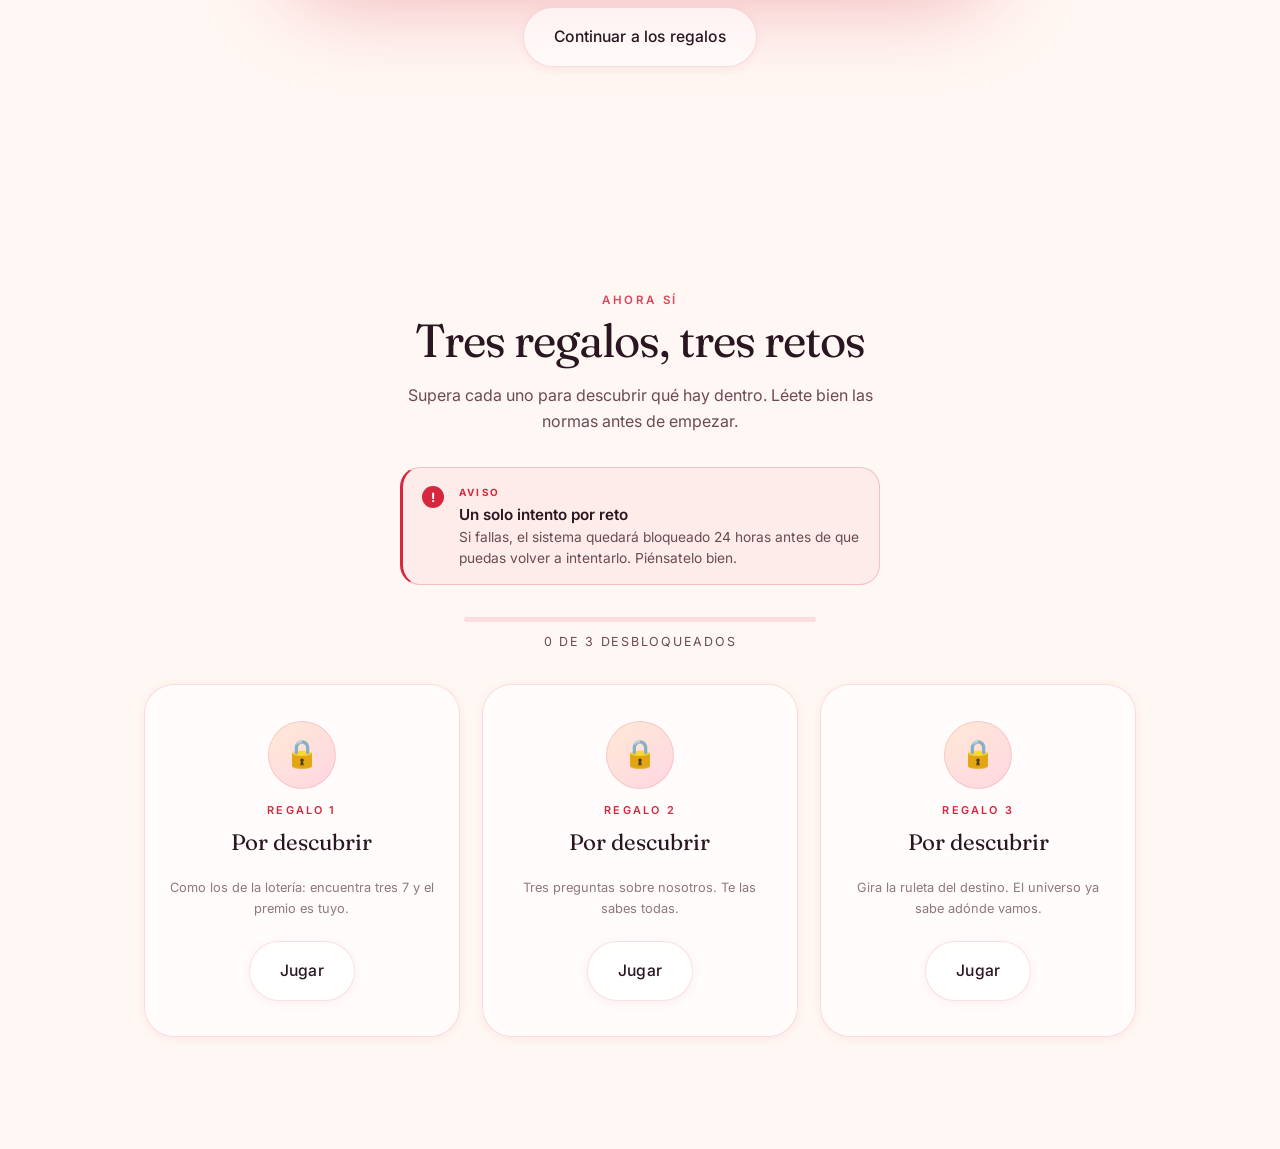
==== commit ae6fa18a: "Lanza el confeti al abrir y añade tarta, carita y corazón El confeti ya no espera al primer botón: c" ====
--- a/index.html
+++ b/index.html
@@ -39,6 +39,7 @@
     <!-- ============ 1. PORTADA ============ -->
     <section class="screen screen--intro" id="intro">
       <div class="intro__inner">
+        <p class="emojis reveal" id="intro-emojis" aria-hidden="true"></p>
         <p class="eyebrow reveal">Un regalo para ti</p>
         <h1 class="display reveal" id="intro-name">…</h1>
         <p class="lede reveal" id="intro-phrase"></p>
@@ -94,9 +95,12 @@
       <div class="letter reveal">
         <p class="eyebrow" id="letter-eyebrow"></p>
         <h2 class="display display--sm" id="letter-title"></h2>
-        <div id="letter-body"></div>
+        <p class="muted" id="letter-intro"></p>
+        <div class="summary" id="summary"></div>
+        <p class="letter__close" id="letter-close"></p>
         <p class="signature" id="letter-sign"></p>
       </div>
+
       <button class="btn btn--quiet" id="replay-btn">Volver a empezar</button>
     </section>
 
--- a/assets/css/styles.css
+++ b/assets/css/styles.css
@@ -132,6 +132,23 @@
   color: var(--red);
   margin: 0;
   opacity: .85;
+}
+
+.emojis {
+  display: flex;
+  justify-content: center;
+  gap: .7rem;
+  margin: 0 0 1.4rem;
+  font-size: clamp(1.9rem, 6vw, 2.6rem);
+  line-height: 1;
+}
+.emojis span {
+  display: inline-block;
+  animation: flotar 3.4s var(--ease) infinite;
+  filter: drop-shadow(0 6px 14px rgba(215, 38, 61, .22));
+}
+@keyframes flotar {
+  50% { transform: translateY(-11px) rotate(-6deg); }
 }
 
 .lede { font-size: clamp(1.05rem, 2.4vw, 1.3rem); color: var(--ink-2); max-width: 30ch; margin: 0 auto 2.2rem; }
@@ -311,6 +328,26 @@
 .card__body { display: grid; gap: .55rem; }
 .card__lock { font-size: .8rem; color: var(--ink-2); opacity: .75; }
 
+/* Sello con el número del regalo ganado */
+.card__seal {
+  width: 76px; height: 76px;
+  display: grid; place-content: center;
+  border-radius: 50%;
+  font-family: var(--serif);
+  font-size: 2.3rem;
+  color: #fff;
+  background: var(--grad);
+  box-shadow: var(--shadow);
+  border: 3px solid rgba(255, 255, 255, .7);
+  margin-bottom: .3rem;
+  animation: stamp .7s var(--ease) both;
+}
+@keyframes stamp {
+  0%   { transform: scale(1.9) rotate(-14deg); opacity: 0; }
+  60%  { transform: scale(.94) rotate(3deg); opacity: 1; }
+  100% { transform: none; }
+}
+
 .card__reveal { animation: rise .8s var(--ease) both; }
 @keyframes rise { from { opacity: 0; transform: translateY(14px); } to { opacity: 1; transform: none; } }
 
@@ -481,6 +518,48 @@
   font-size: .62rem; letter-spacing: .3em; text-transform: uppercase;
 }
 
+/* ------------------------- Resumen final ------------------------- */
+.summary {
+  display: grid;
+  gap: 1rem;
+  margin: 1.8rem 0;
+  text-align: left;
+}
+.gift {
+  display: flex;
+  gap: 1rem;
+  align-items: flex-start;
+  padding: 1.2rem;
+  border-radius: var(--r);
+  background: rgba(255, 255, 255, .5);
+  border: 1px solid var(--border);
+}
+.gift__icon {
+  flex: 0 0 auto;
+  width: 46px; height: 46px;
+  display: grid; place-content: center;
+  border-radius: 50%;
+  font-size: 1.25rem;
+  background: linear-gradient(140deg, rgba(255,165,82,.24), rgba(255,77,141,.24));
+}
+.gift__body { display: grid; gap: .45rem; min-width: 0; }
+.gift__title { font-family: var(--serif); font-weight: 400; font-size: 1.25rem; margin: 0; line-height: 1.2; }
+.gift__text { margin: 0; font-size: .92rem; color: var(--ink-2); }
+.gift__detail {
+  margin: .2rem 0 0;
+  font-size: .8rem;
+  color: var(--ink-2);
+  border-top: 1px dashed var(--border);
+  padding-top: .6rem;
+}
+.letter__close {
+  color: var(--ink-2);
+  font-size: 1rem;
+  margin: 1.6rem 0 0;
+  padding-top: 1.4rem;
+  border-top: 1px solid var(--border);
+}
+
 /* ------------------------- Carta final ------------------------- */
 .section--finale { min-height: 100svh; }
 .letter {
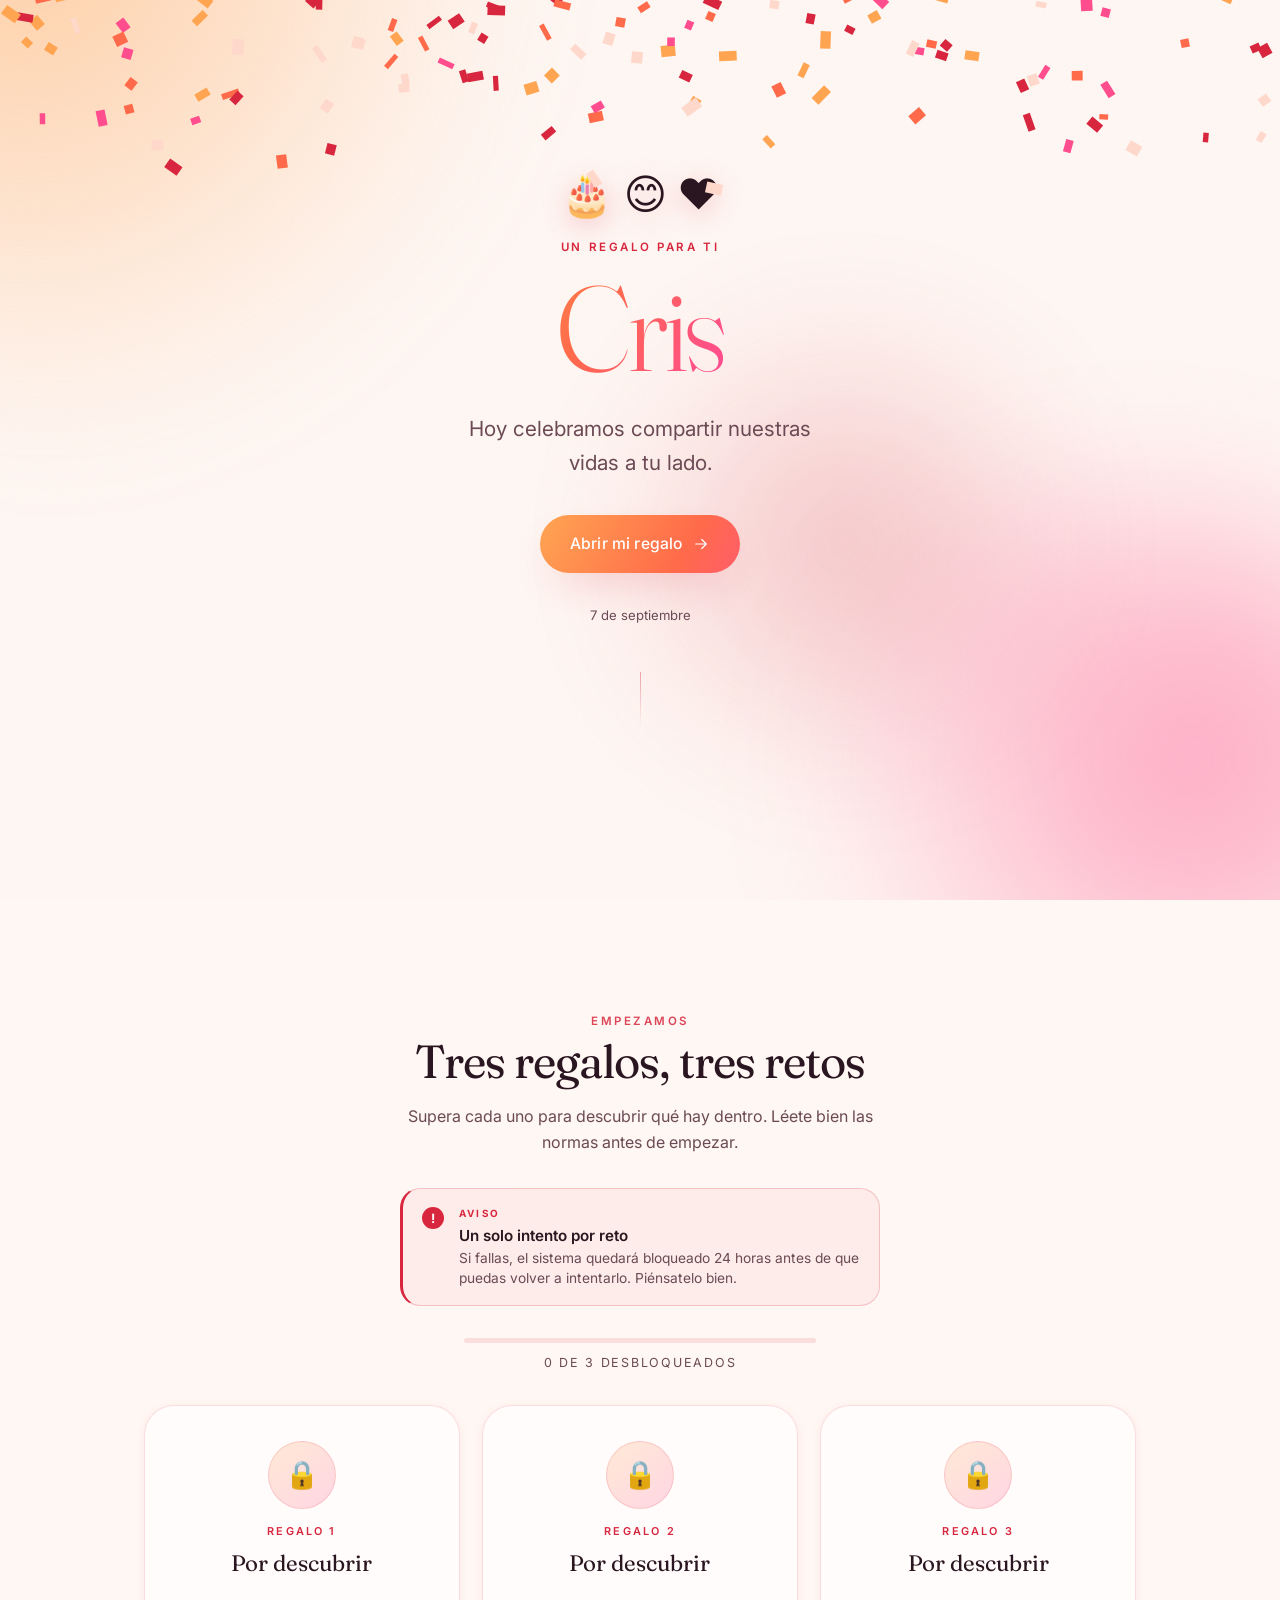
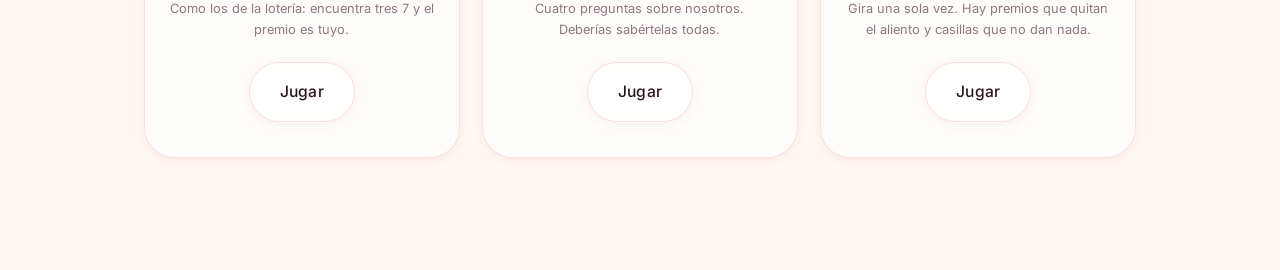
==== commit 69666390: "Apaga la sección del vídeo La sección del vídeo pasa a depender de un interruptor, video.activo, que" ====
--- a/index.html
+++ b/index.html
@@ -66,7 +66,7 @@
     <!-- ============ 3. REGALOS ============ -->
     <section class="screen section" id="gifts">
       <header class="section__head reveal">
-        <p class="eyebrow">Ahora sí</p>
+        <p class="eyebrow">Empezamos</p>
         <h2 class="h2">Tres regalos, tres retos</h2>
         <p class="muted">Supera cada uno para descubrir qué hay dentro. Léete bien las normas antes de empezar.</p>
       </header>
--- a/assets/css/styles.css
+++ b/assets/css/styles.css
@@ -437,14 +437,26 @@
 .ticket__cell.is-miss { opacity: .5; }
 @keyframes hit { 40% { transform: scale(1.16) rotate(-4deg); } }
 
-.ticket__score {
+.ticket__foot {
+  display: flex;
+  align-items: center;
+  justify-content: space-between;
+  gap: .8rem;
+  border-top: 1px dashed rgba(215, 38, 61, .28);
+  padding-top: .7rem;
+}
+.ticket__score,
+.ticket__fails {
   margin: 0;
-  font-size: .8rem;
-  letter-spacing: .18em;
+  font-size: .74rem;
+  letter-spacing: .14em;
   text-transform: uppercase;
-  color: var(--red);
   font-weight: 600;
 }
+.ticket__score { color: var(--red); }
+.ticket__fails { color: var(--ink-2); opacity: .65; }
+.ticket__fails.is-bad { color: var(--red); opacity: 1; }
+.shake { animation: shake .45s var(--ease); }
 
 /* ------------------------- Juego: quiz ------------------------- */
 .quiz { width: 100%; display: grid; gap: 1rem; }
@@ -486,7 +498,7 @@
   width: min(78vw, 20rem); height: min(78vw, 20rem);
   border-radius: 50%;
   box-shadow: var(--shadow-lg), 0 0 0 8px rgba(255,255,255,.7), 0 0 0 9px var(--border);
-  transition: transform 5.4s cubic-bezier(.16, .84, .27, 1);
+  transition: transform 7.3s cubic-bezier(.14, .86, .22, 1);
 }
 
 /* ------------------------- Boarding pass ------------------------- */
